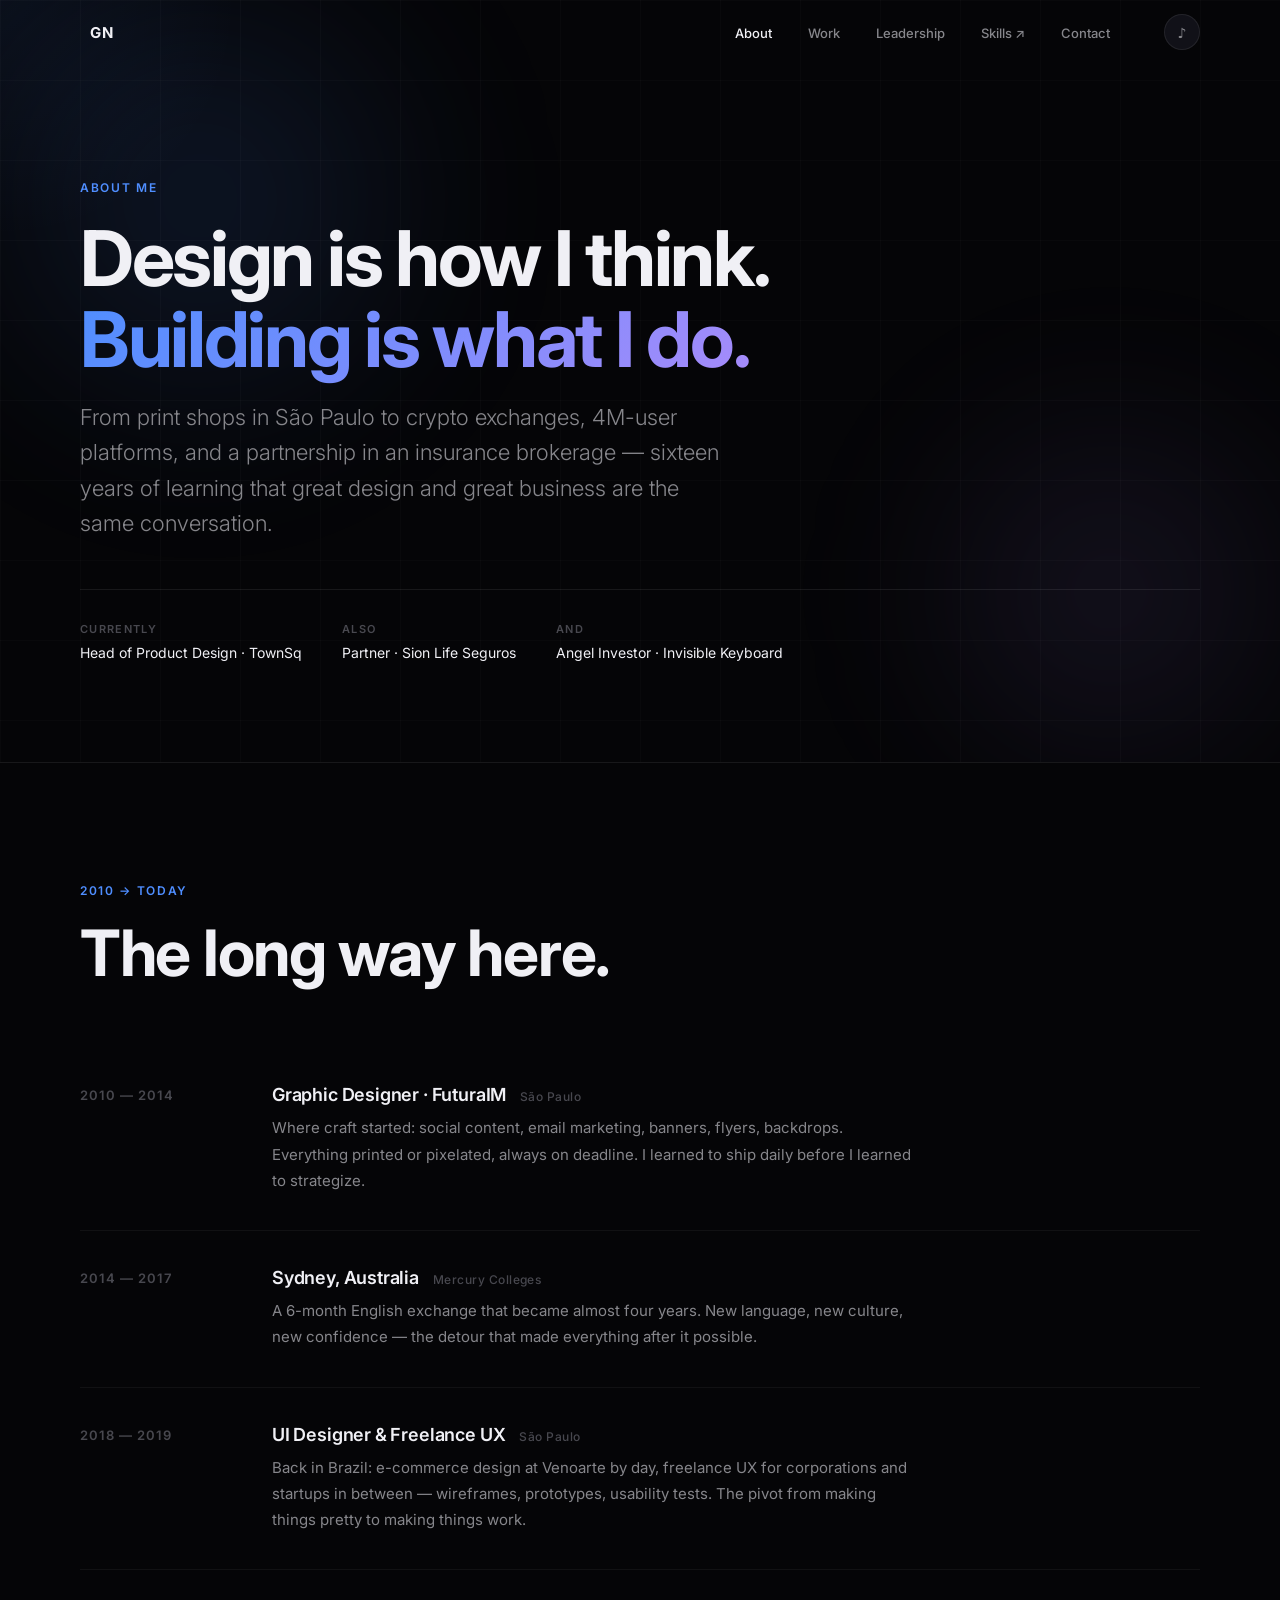
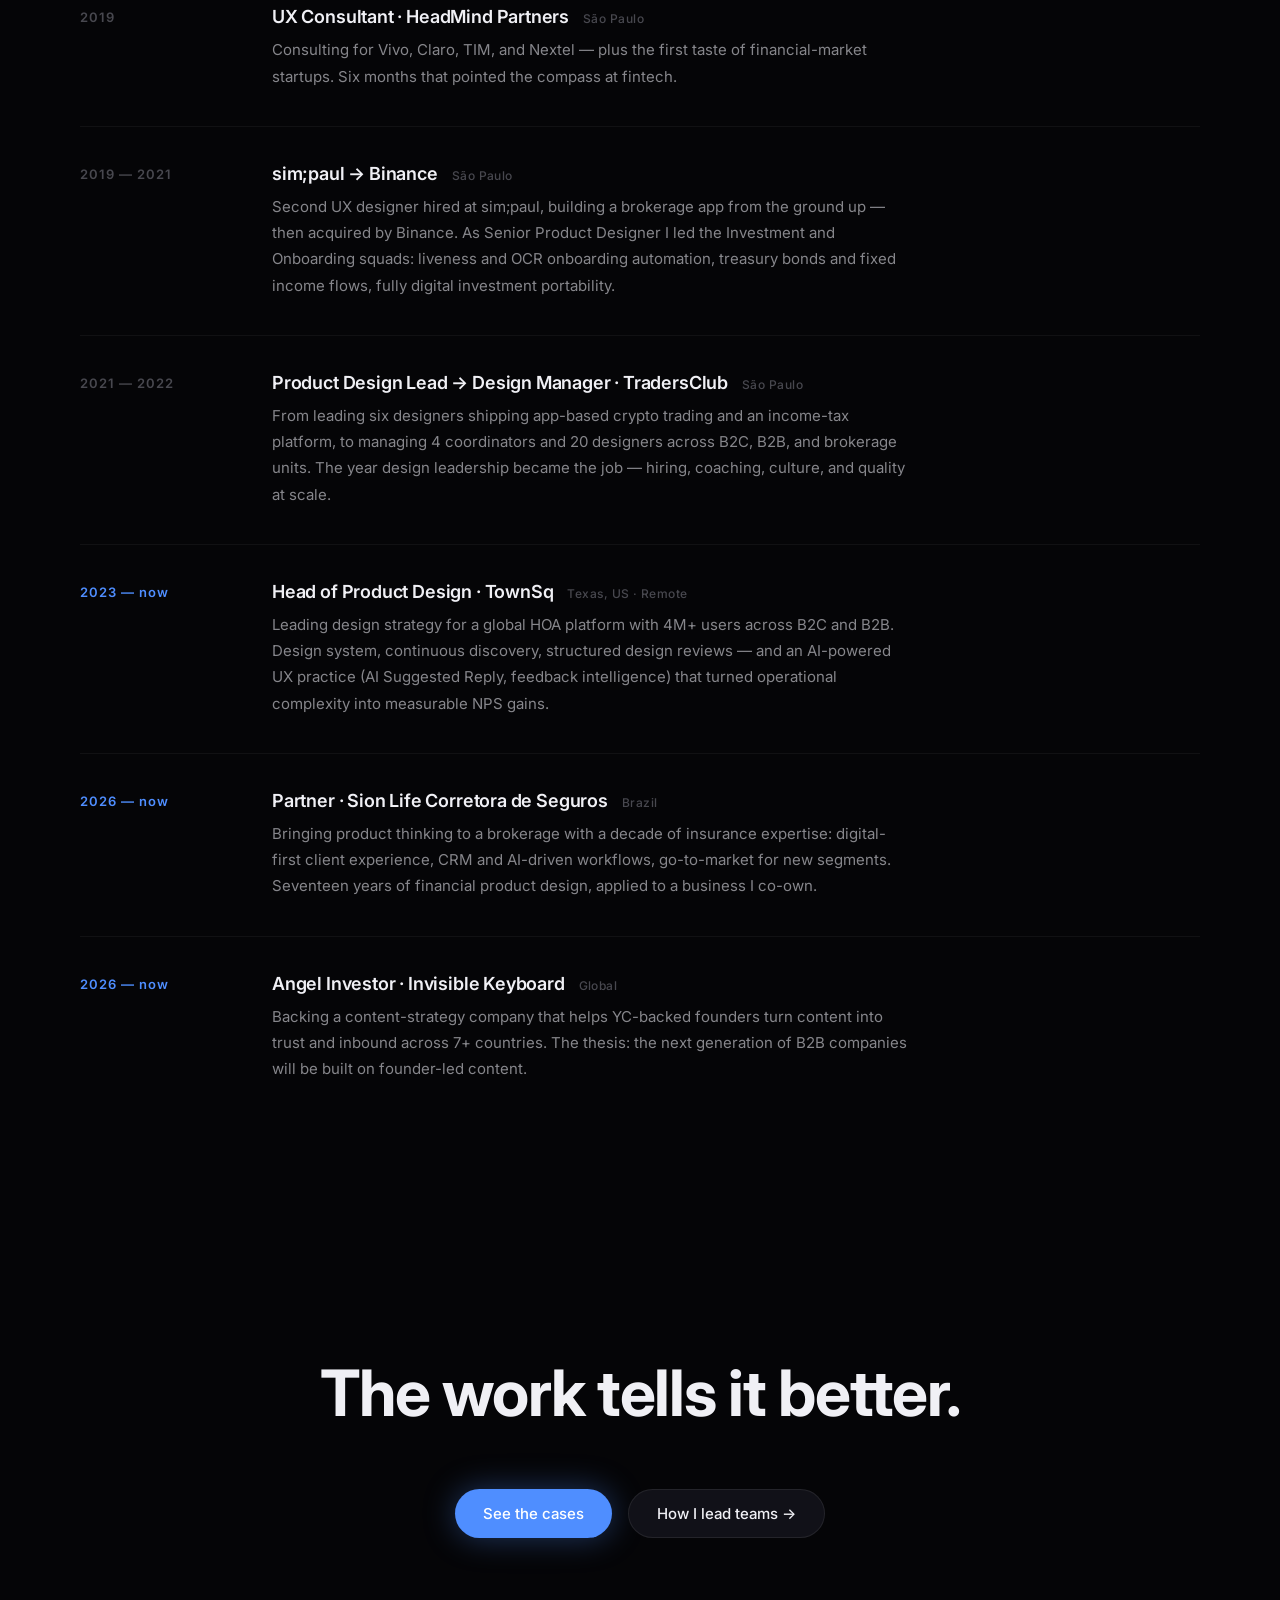
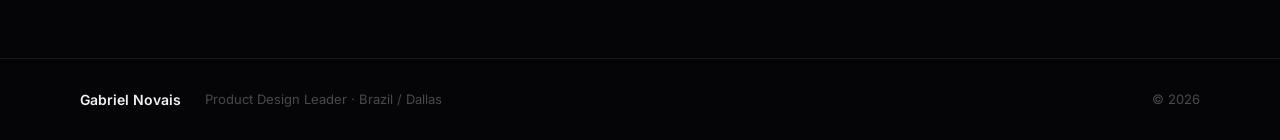
==== about.html @ 4d0192da "Restructure nav: About and Leadership as own pages Co-Authored-By: Claude Fable 5 <noreply@anthropic" ====
<!DOCTYPE html>
<html lang="en">
<head>
  <meta charset="UTF-8" />
  <meta name="viewport" content="width=device-width, initial-scale=1.0" />
  <title>About Me — Gabriel Novais</title>
  <meta name="description" content="From graphic design in São Paulo to design leadership, entrepreneurship, and angel investing — the story behind Gabriel Novais." />
  <link rel="canonical" href="https://novais.tech/about.html" />
  <meta property="og:type" content="website" />
  <meta property="og:url" content="https://novais.tech/about.html" />
  <meta property="og:title" content="About Me — Gabriel Novais" />
  <meta property="og:description" content="Sixteen years across design, fintech, and product leadership — told as it happened." />
  <meta name="twitter:card" content="summary_large_image" />
  <link rel="icon" href="data:image/svg+xml,<svg xmlns=%22http://www.w3.org/2000/svg%22 viewBox=%220 0 100 100%22><rect width=%22100%22 height=%22100%22 rx=%2222%22 fill=%22%23050507%22/><text x=%2250%22 y=%2268%22 font-size=%2248%22 font-family=%22system-ui%22 font-weight=%22700%22 fill=%22%234f8eff%22 text-anchor=%22middle%22>GN</text></svg>" />
  <link rel="preconnect" href="https://fonts.googleapis.com" />
  <link rel="preconnect" href="https://fonts.gstatic.com" crossorigin />
  <link href="https://fonts.googleapis.com/css2?family=Inter:ital,wght@0,300;0,400;0,500;0,600;0,700;1,300;1,400&display=swap" rel="stylesheet" />
  <link rel="stylesheet" href="style.css" />
</head>
<body>

  <!-- Ambient cursor glow -->
  <div class="cursor-glow" id="cursorGlow"></div>

  <!-- ─── NAV ─── -->
  <nav class="nav" id="nav">
    <div class="nav-inner">
      <a href="index.html" class="nav-logo magnetic" data-sound="click">GN</a>
      <ul class="nav-links">
        <li><a href="about.html" class="nav-link magnetic" data-sound="hover" style="color: var(--text)">About</a></li>
        <li><a href="index.html#work" class="nav-link magnetic" data-sound="hover">Work</a></li>
        <li><a href="leadership.html" class="nav-link magnetic" data-sound="hover">Leadership</a></li>
        <li><a href="https://shop.novais.tech" class="nav-link magnetic" data-sound="hover">Skills ↗</a></li>
        <li><a href="index.html#contact" class="nav-link magnetic" data-sound="hover">Contact</a></li>
      </ul>
      <button class="sound-toggle magnetic" id="soundToggle" aria-label="Toggle sound" title="Sound on/off">
        <span class="sound-icon" id="soundIcon">♪</span>
      </button>
    </div>
  </nav>

  <!-- ─── HERO ─── -->
  <section class="case-page-hero">
    <div class="hero-bg">
      <div class="orb orb-1"></div>
      <div class="orb orb-2"></div>
      <div class="grid-lines"></div>
    </div>
    <div class="container" style="position: relative; z-index: 1;">
      <p class="section-label reveal-fade">About Me</p>
      <h1 class="case-page-title reveal-up">Design is how I think.<br /><em class="story-accent">Building is what I do.</em></h1>
      <p class="case-page-sub reveal-fade">
        From print shops in São Paulo to crypto exchanges, 4M-user platforms,
        and a partnership in an insurance brokerage — sixteen years of learning
        that great design and great business are the same conversation.
      </p>
      <div class="case-facts reveal-fade">
        <div><span class="case-fact-label">Currently</span><span class="case-fact-value">Head of Product Design · TownSq</span></div>
        <div><span class="case-fact-label">Also</span><span class="case-fact-value">Partner · Sion Life Seguros</span></div>
        <div><span class="case-fact-label">And</span><span class="case-fact-value">Angel Investor · Invisible Keyboard</span></div>
      </div>
    </div>
  </section>

  <!-- ─── TIMELINE ─── -->
  <section class="section story-section">
    <div class="container">
      <p class="section-label reveal-up">2010 → today</p>
      <h2 class="section-title reveal-up">The long way here.</h2>

      <div class="story-timeline">

        <div class="story-entry reveal-up">
          <div class="story-when">2010 — 2014</div>
          <div class="story-what">
            <h3>Graphic Designer · FuturaIM <span class="story-place">São Paulo</span></h3>
            <p>Where craft started: social content, email marketing, banners, flyers,
            backdrops. Everything printed or pixelated, always on deadline. I learned
            to ship daily before I learned to strategize.</p>
          </div>
        </div>

        <div class="story-entry reveal-up">
          <div class="story-when">2014 — 2017</div>
          <div class="story-what">
            <h3>Sydney, Australia <span class="story-place">Mercury Colleges</span></h3>
            <p>A 6-month English exchange that became almost four years. New language,
            new culture, new confidence — the detour that made everything after
            it possible.</p>
          </div>
        </div>

        <div class="story-entry reveal-up">
          <div class="story-when">2018 — 2019</div>
          <div class="story-what">
            <h3>UI Designer &amp; Freelance UX <span class="story-place">São Paulo</span></h3>
            <p>Back in Brazil: e-commerce design at Venoarte by day, freelance UX for
            corporations and startups in between — wireframes, prototypes, usability
            tests. The pivot from making things pretty to making things work.</p>
          </div>
        </div>

        <div class="story-entry reveal-up">
          <div class="story-when">2019</div>
          <div class="story-what">
            <h3>UX Consultant · HeadMind Partners <span class="story-place">São Paulo</span></h3>
            <p>Consulting for Vivo, Claro, TIM, and Nextel — plus the first taste of
            financial-market startups. Six months that pointed the compass at fintech.</p>
          </div>
        </div>

        <div class="story-entry reveal-up">
          <div class="story-when">2019 — 2021</div>
          <div class="story-what">
            <h3>sim;paul → Binance <span class="story-place">São Paulo</span></h3>
            <p>Second UX designer hired at sim;paul, building a brokerage app from the
            ground up — then acquired by Binance. As Senior Product Designer I led the
            Investment and Onboarding squads: liveness and OCR onboarding automation,
            treasury bonds and fixed income flows, fully digital investment portability.</p>
          </div>
        </div>

        <div class="story-entry reveal-up">
          <div class="story-when">2021 — 2022</div>
          <div class="story-what">
            <h3>Product Design Lead → Design Manager · TradersClub <span class="story-place">São Paulo</span></h3>
            <p>From leading six designers shipping app-based crypto trading and an
            income-tax platform, to managing 4 coordinators and 20 designers across
            B2C, B2B, and brokerage units. The year design leadership became the job —
            hiring, coaching, culture, and quality at scale.</p>
          </div>
        </div>

        <div class="story-entry story-entry-now reveal-up">
          <div class="story-when">2023 — now</div>
          <div class="story-what">
            <h3>Head of Product Design · TownSq <span class="story-place">Texas, US · Remote</span></h3>
            <p>Leading design strategy for a global HOA platform with 4M+ users across
            B2C and B2B. Design system, continuous discovery, structured design reviews —
            and an AI-powered UX practice (AI Suggested Reply, feedback intelligence)
            that turned operational complexity into measurable NPS gains.</p>
          </div>
        </div>

        <div class="story-entry story-entry-now reveal-up">
          <div class="story-when">2026 — now</div>
          <div class="story-what">
            <h3>Partner · Sion Life Corretora de Seguros <span class="story-place">Brazil</span></h3>
            <p>Bringing product thinking to a brokerage with a decade of insurance
            expertise: digital-first client experience, CRM and AI-driven workflows,
            go-to-market for new segments. Seventeen years of financial product design,
            applied to a business I co-own.</p>
          </div>
        </div>

        <div class="story-entry story-entry-now reveal-up">
          <div class="story-when">2026 — now</div>
          <div class="story-what">
            <h3>Angel Investor · Invisible Keyboard <span class="story-place">Global</span></h3>
            <p>Backing a content-strategy company that helps YC-backed founders turn
            content into trust and inbound across 7+ countries. The thesis: the next
            generation of B2B companies will be built on founder-led content.</p>
          </div>
        </div>

      </div>
    </div>
  </section>

  <!-- ─── CTA ─── -->
  <section class="section story-cta">
    <div class="container">
      <h2 class="section-title reveal-up">The work tells it better.</h2>
      <div class="hero-cta reveal-fade" style="margin-top: 28px;">
        <a href="index.html#work" class="btn btn-primary magnetic" data-sound="click">See the cases</a>
        <a href="leadership.html" class="btn btn-ghost magnetic" data-sound="click">How I lead teams →</a>
      </div>
    </div>
  </section>

  <!-- ─── FOOTER ─── -->
  <footer class="footer">
    <div class="container footer-inner">
      <span class="footer-name">Gabriel Novais</span>
      <span class="footer-copy">Product Design Leader · Brazil / Dallas</span>
      <span class="footer-year">© 2026</span>
    </div>
  </footer>

  <script src="main.js"></script>
</body>
</html>
---- style.css ----
/* ─── TOKENS ─── */
:root {
  --bg:          #050507;
  --bg-2:        #0d0d12;
  --surface:     #111118;
  --surface-2:   #1a1a24;
  --border:      rgba(255,255,255,0.08);
  --text:        #f0f0f5;
  --text-sec:    #86868b;
  --text-ter:    #48484f;
  --accent:      #4f8eff;
  --accent-2:    #a78bfa;
  --accent-glow: rgba(79,142,255,0.18);
  --green:       #30d158;
  --amber:       #ffd60a;
  --red:         #ff453a;
  --radius:      16px;
  --radius-sm:   10px;
  --font:        'Inter', system-ui, -apple-system, sans-serif;
  --ease-out:    cubic-bezier(0.22, 1, 0.36, 1);
  --ease-spring: cubic-bezier(0.34, 1.56, 0.64, 1);
}

/* ─── RESET ─── */
*, *::before, *::after { box-sizing: border-box; margin: 0; padding: 0; }
html { scroll-behavior: smooth; scroll-padding-top: 72px; }
body {
  font-family: var(--font);
  background: var(--bg);
  color: var(--text);
  overflow-x: hidden;
  -webkit-font-smoothing: antialiased;
}
img, svg { display: block; max-width: 100%; }
a { color: inherit; text-decoration: none; }
button { cursor: pointer; border: none; background: none; font: inherit; }

/* ─── CURSOR GLOW ─── */
.cursor-glow {
  position: fixed;
  width: 480px;
  height: 480px;
  border-radius: 50%;
  background: radial-gradient(circle, rgba(79,142,255,0.07) 0%, transparent 70%);
  pointer-events: none;
  transform: translate(-50%, -50%);
  transition: transform 0.12s linear;
  z-index: 0;
  mix-blend-mode: screen;
}

/* ─── CONTAINER ─── */
.container {
  max-width: 1200px;
  margin: 0 auto;
  padding: 0 40px;
}
@media (max-width: 768px) { .container { padding: 0 24px; } }

/* ─── NAV ─── */
.nav {
  position: fixed;
  top: 0; left: 0; right: 0;
  z-index: 100;
  transition: background 0.4s, backdrop-filter 0.4s, border-color 0.4s;
  border-bottom: 1px solid transparent;
}
.nav.scrolled {
  background: rgba(5,5,7,0.72);
  backdrop-filter: blur(24px) saturate(180%);
  -webkit-backdrop-filter: blur(24px) saturate(180%);
  border-bottom-color: var(--border);
}
.nav-inner {
  max-width: 1200px;
  margin: 0 auto;
  padding: 0 40px;
  height: 64px;
  display: flex;
  align-items: center;
  gap: 40px;
}
.nav-logo {
  font-size: 15px;
  font-weight: 700;
  letter-spacing: 0.06em;
  color: var(--text);
  padding: 6px 10px;
  border-radius: 8px;
  transition: background 0.2s;
}
.nav-logo:hover { background: var(--surface); }
.nav-links {
  display: flex;
  list-style: none;
  gap: 8px;
  margin-left: auto;
}
.nav-link {
  font-size: 13px;
  font-weight: 500;
  color: var(--text-sec);
  padding: 6px 14px;
  border-radius: 20px;
  transition: color 0.2s, background 0.2s;
}
.nav-link:hover { color: var(--text); background: var(--surface); }
.sound-toggle {
  width: 36px; height: 36px;
  border-radius: 50%;
  background: var(--surface);
  border: 1px solid var(--border);
  display: flex; align-items: center; justify-content: center;
  color: var(--text-sec);
  font-size: 14px;
  transition: background 0.2s, color 0.2s, transform 0.2s;
  flex-shrink: 0;
}
.sound-toggle:hover { color: var(--text); transform: scale(1.1); }
.sound-toggle.active { color: var(--accent); background: var(--accent-glow); }

/* ─── HERO ─── */
.hero {
  position: relative;
  min-height: 100vh;
  display: flex;
  align-items: center;
  overflow: hidden;
}
.hero-bg {
  position: absolute;
  inset: 0;
  z-index: 0;
}
.orb {
  position: absolute;
  border-radius: 50%;
  filter: blur(80px);
  opacity: 0.6;
}
.orb-1 {
  width: 600px; height: 600px;
  background: radial-gradient(circle, rgba(79,142,255,0.25), transparent 70%);
  top: -100px; left: -100px;
  animation: orb-drift 14s ease-in-out infinite alternate;
}
.orb-2 {
  width: 500px; height: 500px;
  background: radial-gradient(circle, rgba(167,139,250,0.2), transparent 70%);
  bottom: -80px; right: -80px;
  animation: orb-drift 18s ease-in-out infinite alternate-reverse;
}
.orb-3 {
  width: 300px; height: 300px;
  background: radial-gradient(circle, rgba(48,209,88,0.12), transparent 70%);
  top: 40%; right: 20%;
  animation: orb-drift 22s ease-in-out infinite alternate;
}
@keyframes orb-drift {
  from { transform: translate(0, 0) scale(1); }
  to   { transform: translate(30px, 30px) scale(1.08); }
}
.grid-lines {
  position: absolute;
  inset: 0;
  background-image:
    linear-gradient(rgba(255,255,255,0.02) 1px, transparent 1px),
    linear-gradient(90deg, rgba(255,255,255,0.02) 1px, transparent 1px);
  background-size: 80px 80px;
}
.hero-content {
  position: relative;
  z-index: 1;
  max-width: 1200px;
  margin: 0 auto;
  padding: 0 40px;
  padding-top: 80px;
}
.hero-eyebrow {
  font-size: 13px;
  font-weight: 500;
  letter-spacing: 0.12em;
  text-transform: uppercase;
  color: var(--accent);
  margin-bottom: 24px;
  opacity: 0;
  animation: fade-up 0.8s var(--ease-out) 0.2s forwards;
}
.hero-title {
  font-size: clamp(64px, 10vw, 132px);
  font-weight: 700;
  line-height: 1.0;
  letter-spacing: -0.03em;
  margin-bottom: 32px;
}
.hero-line {
  display: block;
  opacity: 0;
  transform: translateY(40px);
  animation: fade-up 0.8s var(--ease-out) forwards;
}
.hero-line:nth-child(1) { animation-delay: 0.3s; }
.hero-line:nth-child(2) { animation-delay: 0.45s; }
.hero-name-accent {
  background: linear-gradient(135deg, var(--accent) 0%, var(--accent-2) 60%, #f0f0f5 100%);
  -webkit-background-clip: text;
  -webkit-text-fill-color: transparent;
  background-clip: text;
}
.hero-sub {
  font-size: clamp(18px, 2.5vw, 26px);
  font-weight: 300;
  color: var(--text-sec);
  line-height: 1.6;
  margin-bottom: 48px;
  opacity: 0;
  animation: fade-up 0.8s var(--ease-out) 0.6s forwards;
}
.typewriter {
  color: var(--text);
  font-weight: 400;
  border-right: 2px solid var(--accent);
  padding-right: 4px;
  animation: blink 1s step-end infinite;
}
@keyframes blink { 50% { border-color: transparent; } }
.hero-cta {
  display: flex;
  gap: 16px;
  flex-wrap: wrap;
  opacity: 0;
  animation: fade-up 0.8s var(--ease-out) 0.75s forwards;
}
.btn {
  display: inline-flex;
  align-items: center;
  padding: 14px 28px;
  border-radius: 980px;
  font-size: 15px;
  font-weight: 500;
  transition: transform 0.2s var(--ease-spring), box-shadow 0.2s, background 0.2s;
}
.btn:hover { transform: scale(1.04); }
.btn:active { transform: scale(0.97); }
.btn-primary {
  background: var(--accent);
  color: #fff;
  box-shadow: 0 0 32px rgba(79,142,255,0.35);
}
.btn-primary:hover { box-shadow: 0 0 48px rgba(79,142,255,0.5); }
.btn-ghost {
  background: var(--surface);
  color: var(--text);
  border: 1px solid var(--border);
}
.btn-ghost:hover { background: var(--surface-2); }
.hero-scroll-hint {
  position: absolute;
  bottom: 40px;
  left: 50%;
  transform: translateX(-50%);
  display: flex;
  flex-direction: column;
  align-items: center;
  gap: 12px;
  opacity: 0;
  animation: fade-in 1s ease 1.5s forwards;
}
.hero-scroll-hint span {
  font-size: 11px;
  letter-spacing: 0.14em;
  text-transform: uppercase;
  color: var(--text-ter);
}
.scroll-line {
  width: 1px;
  height: 40px;
  background: linear-gradient(to bottom, var(--text-ter), transparent);
  animation: scroll-drop 2s ease-in-out infinite;
}
@keyframes scroll-drop {
  0%   { transform: scaleY(0); transform-origin: top; opacity: 1; }
  50%  { transform: scaleY(1); transform-origin: top; opacity: 1; }
  51%  { transform: scaleY(1); transform-origin: bottom; opacity: 1; }
  100% { transform: scaleY(0); transform-origin: bottom; opacity: 0; }
}

/* ─── SECTION COMMON ─── */
.section { padding: 120px 0; position: relative; z-index: 1; }
.section-label {
  font-size: 12px;
  font-weight: 600;
  letter-spacing: 0.14em;
  text-transform: uppercase;
  color: var(--accent);
  margin-bottom: 20px;
}
.section-title {
  font-size: clamp(36px, 5vw, 64px);
  font-weight: 700;
  line-height: 1.1;
  letter-spacing: -0.02em;
  margin-bottom: 60px;
}

/* ─── ABOUT ─── */
.about { background: var(--bg-2); }
.about-grid {
  display: grid;
  grid-template-columns: 1fr 1fr;
  gap: 80px;
  margin-bottom: 80px;
  align-items: start;
}
@media (max-width: 900px) { .about-grid { grid-template-columns: 1fr; gap: 48px; } }
.about-body {
  font-size: 17px;
  line-height: 1.75;
  color: var(--text-sec);
  margin-bottom: 20px;
}
.about-body strong { color: var(--text); font-weight: 500; }
.about-right {
  display: flex;
  flex-direction: column;
  gap: 16px;
  padding-top: 80px;
}
.stat-card {
  background: var(--surface);
  border: 1px solid var(--border);
  border-radius: var(--radius);
  padding: 28px 32px;
  transition: border-color 0.3s, transform 0.3s var(--ease-spring), box-shadow 0.3s;
}
.stat-card:hover {
  border-color: rgba(79,142,255,0.3);
  box-shadow: 0 8px 40px rgba(79,142,255,0.1);
  transform: translateY(-3px);
}
.stat-number {
  font-size: 52px;
  font-weight: 700;
  letter-spacing: -0.03em;
  background: linear-gradient(135deg, var(--text), var(--accent));
  -webkit-background-clip: text;
  -webkit-text-fill-color: transparent;
  background-clip: text;
  line-height: 1;
}
.stat-plus { font-size: 32px; font-weight: 600; color: var(--accent); }
.stat-label { font-size: 14px; color: var(--text-sec); margin-top: 6px; }
.philosophy-row {
  display: grid;
  grid-template-columns: repeat(4, 1fr);
  gap: 16px;
}
@media (max-width: 900px) { .philosophy-row { grid-template-columns: 1fr 1fr; } }
@media (max-width: 600px) { .philosophy-row { grid-template-columns: 1fr; } }
.phil-card {
  background: var(--surface);
  border: 1px solid var(--border);
  border-radius: var(--radius);
  padding: 28px 24px;
  transition: border-color 0.3s, transform 0.3s var(--ease-spring), box-shadow 0.3s;
}
.phil-card:hover {
  border-color: rgba(167,139,250,0.3);
  transform: translateY(-4px);
  box-shadow: 0 12px 48px rgba(167,139,250,0.1);
}
.phil-icon {
  font-size: 24px;
  color: var(--accent-2);
  margin-bottom: 16px;
}
.phil-card h3 { font-size: 15px; font-weight: 600; margin-bottom: 10px; }
.phil-card p  { font-size: 13px; color: var(--text-sec); line-height: 1.65; }

/* ─── WORK ─── */
.work .container { margin-bottom: 0; }
.case {
  position: relative;
  padding: 100px 0;
  overflow: hidden;
  border-top: 1px solid var(--border);
}
.case-alt { background: var(--bg-2); }
.case-bg {
  position: absolute;
  inset: 0;
  pointer-events: none;
  opacity: 0.4;
}
.case-bg-1 { background: radial-gradient(ellipse at 80% 50%, rgba(79,142,255,0.08), transparent 60%); }
.case-bg-2 { background: radial-gradient(ellipse at 20% 50%, rgba(167,139,250,0.08), transparent 60%); }
.case-bg-3 { background: radial-gradient(ellipse at 80% 50%, rgba(48,209,88,0.07), transparent 60%); }
.case-bg-4 { background: radial-gradient(ellipse at 20% 50%, rgba(255,214,10,0.06), transparent 60%); }
.case-inner { position: relative; z-index: 1; }
.case-meta {
  display: flex;
  gap: 8px;
  flex-wrap: wrap;
  margin-bottom: 32px;
}
.case-tag {
  font-size: 11px;
  font-weight: 600;
  letter-spacing: 0.1em;
  text-transform: uppercase;
  color: var(--text-ter);
  border: 1px solid var(--border);
  border-radius: 20px;
  padding: 4px 12px;
}
.case-content-grid {
  display: grid;
  grid-template-columns: 1fr 1fr;
  gap: 80px;
  align-items: center;
}
.case-content-grid-rev { direction: rtl; }
.case-content-grid-rev > * { direction: ltr; }
@media (max-width: 900px) {
  .case-content-grid { grid-template-columns: 1fr; gap: 48px; direction: ltr; }
  .case-content-grid-rev { direction: ltr; }
  .case-visual { order: -1; }
}
.case-title {
  font-size: clamp(28px, 4vw, 48px);
  font-weight: 700;
  letter-spacing: -0.02em;
  line-height: 1.2;
  margin-bottom: 24px;
}
.case-title em { font-style: normal; color: var(--text-sec); font-size: 0.6em; display: block; font-weight: 300; margin-top: 6px; }
.case-body {
  font-size: 16px;
  color: var(--text-sec);
  line-height: 1.8;
  margin-bottom: 24px;
}
.case-bullets {
  list-style: none;
  margin-bottom: 32px;
}
.case-bullets li {
  font-size: 14px;
  color: var(--text-sec);
  padding: 10px 0;
  border-bottom: 1px solid rgba(255,255,255,0.04);
  padding-left: 20px;
  position: relative;
}
.case-bullets li::before {
  content: '→';
  position: absolute;
  left: 0;
  color: var(--accent);
}
.case-outcome {
  display: flex;
  gap: 12px;
  align-items: flex-start;
  background: rgba(79,142,255,0.06);
  border: 1px solid rgba(79,142,255,0.15);
  border-radius: var(--radius-sm);
  padding: 16px 20px;
}
.outcome-label {
  font-size: 11px;
  font-weight: 700;
  letter-spacing: 0.1em;
  text-transform: uppercase;
  color: var(--accent);
  flex-shrink: 0;
  padding-top: 2px;
}
.outcome-text {
  font-size: 14px;
  color: var(--text-sec);
  line-height: 1.6;
}

.case-results {
  display: grid;
  grid-template-columns: repeat(3, 1fr);
  gap: 12px;
}
@media (max-width: 600px) { .case-results { grid-template-columns: 1fr; } }
.result-chip {
  background: rgba(48,209,88,0.06);
  border: 1px solid rgba(48,209,88,0.18);
  border-radius: var(--radius-sm);
  padding: 16px;
  transition: transform 0.3s var(--ease-spring), border-color 0.3s;
}
.result-chip:hover {
  transform: translateY(-3px);
  border-color: rgba(48,209,88,0.4);
}
.result-num {
  display: block;
  font-size: 28px;
  font-weight: 700;
  letter-spacing: -0.02em;
  color: var(--green);
  margin-bottom: 4px;
}
.result-label {
  font-size: 12px;
  color: var(--text-sec);
  line-height: 1.5;
}

/* ─── MOCKUPS ─── */
.case-mockup {
  border-radius: var(--radius);
  overflow: hidden;
  transition: transform 0.4s var(--ease-spring), box-shadow 0.4s;
}
.case-mockup:hover { transform: translateY(-8px) rotate(-1deg); box-shadow: 0 32px 80px rgba(0,0,0,0.5); }
.mock-screen {
  background: var(--surface);
  border: 1px solid var(--border);
  border-radius: var(--radius);
  padding: 24px;
  min-height: 280px;
}
.mock-bar {
  width: 80px; height: 8px;
  border-radius: 4px;
  background: var(--surface-2);
  margin-bottom: 24px;
}
/* NPS mockup */
.mock-chart { margin-bottom: 24px; }
.bar-chart {
  display: flex;
  align-items: flex-end;
  gap: 8px;
  height: 100px;
}
.bar {
  flex: 1;
  height: var(--h);
  border-radius: 4px 4px 0 0;
  background: linear-gradient(to top, var(--accent), var(--accent-2));
  transition: height 1s var(--ease-out);
  opacity: 0.6;
}
.bar:last-child { opacity: 1; }
.mock-score { display: flex; align-items: center; gap: 12px; }
.score-ring {
  width: 48px; height: 48px;
  border-radius: 50%;
  border: 3px solid var(--green);
  box-shadow: 0 0 16px rgba(48,209,88,0.3);
}
.score-label { font-size: 22px; font-weight: 700; color: var(--green); }
/* Discovery mockup */
.disc-cards { display: grid; grid-template-columns: 1fr 1fr; gap: 10px; margin-bottom: 20px; }
.disc-card {
  background: var(--surface-2);
  border: 1px solid var(--border);
  border-radius: 8px;
  padding: 12px;
  font-size: 12px;
  font-weight: 600;
  color: var(--text-sec);
  text-align: center;
}
.dc1 { border-color: rgba(79,142,255,0.3); color: var(--accent); }
.dc2 { border-color: rgba(167,139,250,0.3); color: var(--accent-2); }
.dc3 { border-color: rgba(48,209,88,0.3); color: var(--green); }
.dc4 { border-color: rgba(255,214,10,0.3); color: var(--amber); }
.disc-arrow { font-size: 24px; color: var(--text-ter); text-align: center; }
/* AI mockup */
.ai-chat { display: flex; flex-direction: column; gap: 12px; }
.ai-msg {
  max-width: 85%;
  padding: 10px 14px;
  border-radius: 14px;
  font-size: 13px;
  line-height: 1.5;
}
.ai-msg-in {
  background: var(--surface-2);
  color: var(--text-sec);
  align-self: flex-start;
  border-radius: 4px 14px 14px 14px;
}
.ai-msg-out {
  background: rgba(79,142,255,0.12);
  color: var(--text);
  align-self: flex-end;
  border-radius: 14px 4px 14px 14px;
  border: 1px solid rgba(79,142,255,0.2);
}
.ai-badge {
  display: inline-block;
  font-size: 10px;
  font-weight: 700;
  letter-spacing: 0.08em;
  text-transform: uppercase;
  color: var(--accent);
  background: rgba(79,142,255,0.1);
  border-radius: 4px;
  padding: 2px 6px;
  margin-bottom: 6px;
  margin-right: 4px;
}
.ai-actions { display: flex; gap: 8px; }
.ai-btn {
  padding: 6px 14px;
  border-radius: 8px;
  font-size: 12px;
  font-weight: 600;
  background: var(--accent);
  color: #fff;
  cursor: pointer;
  transition: opacity 0.2s;
}
.ai-btn:hover { opacity: 0.85; }
.ai-btn-ghost { background: var(--surface-2); color: var(--text-sec); }
/* Review mockup */
.review-items { display: flex; flex-direction: column; gap: 10px; }
.review-item {
  padding: 10px 14px;
  border-radius: 8px;
  font-size: 13px;
  font-weight: 500;
}
.ri-pass { background: rgba(48,209,88,0.1); color: var(--green); border: 1px solid rgba(48,209,88,0.2); }
.ri-warn { background: rgba(255,159,10,0.1); color: var(--amber); border: 1px solid rgba(255,159,10,0.2); }

/* ─── LEADERSHIP ─── */
.lead { background: var(--bg); }
.lead-quote {
  padding: 48px 0 64px;
}
.lead-quote blockquote {
  font-size: clamp(18px, 2.5vw, 26px);
  font-weight: 300;
  font-style: italic;
  line-height: 1.7;
  color: var(--text-sec);
  max-width: 800px;
  border-left: 3px solid var(--accent-2);
  padding-left: 32px;
}
.lead-pillars {
  display: grid;
  grid-template-columns: repeat(4, 1fr);
  gap: 16px;
}
@media (max-width: 900px) { .lead-pillars { grid-template-columns: 1fr 1fr; } }
@media (max-width: 600px) { .lead-pillars { grid-template-columns: 1fr; } }
.lead-pillar {
  background: var(--surface);
  border: 1px solid var(--border);
  border-radius: var(--radius);
  padding: 32px 28px;
  transition: border-color 0.3s, transform 0.3s var(--ease-spring), box-shadow 0.3s;
}
.lead-pillar:hover {
  border-color: rgba(79,142,255,0.25);
  transform: translateY(-4px);
  box-shadow: 0 16px 48px rgba(0,0,0,0.3);
}
.pillar-num {
  font-size: 13px;
  font-weight: 700;
  letter-spacing: 0.12em;
  color: var(--text-ter);
  margin-bottom: 16px;
}
.lead-pillar h3 { font-size: 16px; font-weight: 600; margin-bottom: 12px; }
.lead-pillar p  { font-size: 13px; color: var(--text-sec); line-height: 1.7; }

/* ─── CONTACT ─── */
.contact { background: var(--bg-2); }
.contact-title { max-width: 700px; margin-bottom: 24px; }
.contact-sub {
  font-size: 18px;
  color: var(--text-sec);
  line-height: 1.7;
  max-width: 560px;
  margin-bottom: 56px;
}
.contact-links { display: flex; flex-direction: column; gap: 12px; max-width: 480px; }
.contact-link {
  display: flex;
  align-items: center;
  gap: 16px;
  padding: 20px 24px;
  background: var(--surface);
  border: 1px solid var(--border);
  border-radius: var(--radius);
  font-size: 15px;
  font-weight: 500;
  transition: border-color 0.3s, transform 0.3s var(--ease-spring), background 0.2s;
}
.contact-link:hover {
  border-color: rgba(79,142,255,0.35);
  background: var(--surface-2);
  transform: translateX(6px);
}
.contact-link-icon {
  width: 36px; height: 36px;
  background: var(--surface-2);
  border-radius: 10px;
  display: flex; align-items: center; justify-content: center;
  font-size: 14px;
  font-weight: 700;
  color: var(--accent);
  flex-shrink: 0;
}
.link-arrow { margin-left: auto; color: var(--text-ter); transition: transform 0.2s; }
.contact-link:hover .link-arrow { transform: translateX(4px); color: var(--accent); }

/* ─── FOOTER ─── */
.footer {
  border-top: 1px solid var(--border);
  padding: 32px 0;
  background: var(--bg);
}
.footer-inner {
  display: flex;
  align-items: center;
  gap: 24px;
  flex-wrap: wrap;
}
.footer-name { font-size: 14px; font-weight: 600; }
.footer-copy { font-size: 13px; color: var(--text-ter); }
.footer-year { font-size: 13px; color: var(--text-ter); margin-left: auto; }

/* ─── REVEAL ANIMATIONS ─── */
.reveal-up, .reveal-fade, .reveal-scale {
  opacity: 0;
  transition: opacity 0.75s var(--ease-out), transform 0.75s var(--ease-out);
}
.reveal-up    { transform: translateY(32px); }
.reveal-scale { transform: scale(0.92) translateY(16px); }
.reveal-fade  { }
.is-visible { opacity: 1 !important; transform: none !important; }

/* ─── KEYFRAMES ─── */
@keyframes fade-up {
  from { opacity: 0; transform: translateY(24px); }
  to   { opacity: 1; transform: translateY(0); }
}
@keyframes fade-in {
  from { opacity: 0; }
  to   { opacity: 1; }
}

/* ─── MAGNETIC BUTTONS ─── */
.magnetic { transition-property: transform; transition-duration: 0.3s; transition-timing-function: var(--ease-out); }

/* ─── STORY PAGE ─── */
.story-accent {
  font-style: normal;
  background: linear-gradient(135deg, var(--accent), var(--accent-2));
  -webkit-background-clip: text;
  -webkit-text-fill-color: transparent;
  background-clip: text;
}
.story-section { border-top: 1px solid var(--border); }
.story-timeline {
  margin-top: 56px;
  position: relative;
  padding-left: 0;
}
.story-entry {
  display: grid;
  grid-template-columns: 160px 1fr;
  gap: 32px;
  padding: 36px 0;
  border-bottom: 1px solid rgba(255,255,255,0.05);
  position: relative;
}
.story-entry:last-child { border-bottom: none; }
@media (max-width: 700px) {
  .story-entry { grid-template-columns: 1fr; gap: 8px; padding: 28px 0; }
}
.story-when {
  font-size: 13px;
  font-weight: 600;
  letter-spacing: 0.08em;
  color: var(--text-ter);
  padding-top: 3px;
}
.story-entry-now .story-when { color: var(--accent); }
.story-what h3 {
  font-size: 18px;
  font-weight: 600;
  letter-spacing: -0.01em;
  margin-bottom: 10px;
}
.story-place {
  font-size: 12px;
  font-weight: 500;
  color: var(--text-ter);
  margin-left: 10px;
  letter-spacing: 0.04em;
}
.story-what p {
  font-size: 15px;
  color: var(--text-sec);
  line-height: 1.75;
  max-width: 640px;
}
.story-quotes {
  display: grid;
  grid-template-columns: 1fr 1fr;
  gap: 16px;
  margin-top: 48px;
}
@media (max-width: 800px) { .story-quotes { grid-template-columns: 1fr; } }
.story-quote {
  background: var(--surface);
  border: 1px solid var(--border);
  border-radius: var(--radius);
  padding: 28px 26px;
  transition: border-color 0.3s, transform 0.3s var(--ease-spring);
}
.story-quote:hover { border-color: rgba(79,142,255,0.3); }
.story-quote p {
  font-size: 15px;
  font-weight: 300;
  font-style: italic;
  line-height: 1.7;
  color: var(--text);
  margin-bottom: 16px;
}
.story-quote footer { font-size: 12px; color: var(--text-ter); }
.story-cta { text-align: center; padding-bottom: 120px; }
.story-cta .hero-cta { justify-content: center; }

.lead-pillars-full {
  margin-top: 48px;
  display: flex;
  flex-direction: column;
}
.lead-pillar-full {
  display: grid;
  grid-template-columns: 80px 1fr;
  gap: 28px;
  padding: 32px 0;
  border-bottom: 1px solid rgba(255,255,255,0.05);
}
.lead-pillar-full:last-child { border-bottom: none; }
@media (max-width: 700px) {
  .lead-pillar-full { grid-template-columns: 1fr; gap: 10px; }
}
.lead-pillar-full .pillar-num {
  font-size: 28px;
  font-weight: 700;
  color: var(--accent);
  opacity: 0.5;
  font-variant-numeric: tabular-nums;
}
.lead-pillar-full h3 {
  font-size: 19px;
  font-weight: 600;
  letter-spacing: -0.01em;
  margin-bottom: 10px;
}
.lead-pillar-full p {
  font-size: 15px;
  color: var(--text-sec);
  line-height: 1.75;
  max-width: 640px;
}

/* ─── CASE PAGES ─── */
.case-page-hero {
  position: relative;
  padding: 180px 0 100px;
  overflow: hidden;
}
.case-page-hero .case-bg { opacity: 0.6; }
.case-page-title {
  font-size: clamp(40px, 6vw, 80px);
  font-weight: 700;
  line-height: 1.05;
  letter-spacing: -0.03em;
  margin: 24px 0 20px;
}
.case-page-sub {
  font-size: clamp(17px, 2vw, 22px);
  font-weight: 300;
  color: var(--text-sec);
  max-width: 640px;
  line-height: 1.6;
}
.case-facts {
  display: flex;
  gap: 40px;
  flex-wrap: wrap;
  margin-top: 48px;
  padding-top: 32px;
  border-top: 1px solid var(--border);
}
.case-fact-label {
  display: block;
  font-size: 11px;
  font-weight: 600;
  letter-spacing: 0.12em;
  text-transform: uppercase;
  color: var(--text-ter);
  margin-bottom: 6px;
}
.case-fact-value { font-size: 14px; color: var(--text); }
.case-section { padding: 72px 0; border-top: 1px solid var(--border); }
.case-section-title {
  font-size: clamp(24px, 3vw, 36px);
  font-weight: 700;
  letter-spacing: -0.02em;
  margin-bottom: 28px;
}
.case-prose {
  max-width: 720px;
  font-size: 16px;
  line-height: 1.85;
  color: var(--text-sec);
}
.case-prose p { margin-bottom: 20px; }
.case-prose strong { color: var(--text); font-weight: 500; }
.problem-stats {
  display: grid;
  grid-template-columns: repeat(4, 1fr);
  gap: 12px;
  margin: 36px 0;
}
@media (max-width: 800px) { .problem-stats { grid-template-columns: 1fr 1fr; } }
.problem-stat {
  background: rgba(255,69,58,0.05);
  border: 1px solid rgba(255,69,58,0.15);
  border-radius: var(--radius-sm);
  padding: 20px;
  transition: transform 0.3s var(--ease-spring), border-color 0.3s;
}
.problem-stat:hover { transform: translateY(-3px); border-color: rgba(255,69,58,0.35); }
.problem-stat .num {
  display: block;
  font-size: 30px;
  font-weight: 700;
  color: var(--red);
  letter-spacing: -0.02em;
  margin-bottom: 6px;
}
.problem-stat .lbl { font-size: 12px; color: var(--text-sec); line-height: 1.5; }
.quote-cards { display: grid; gap: 12px; max-width: 720px; margin: 32px 0; }
.quote-card {
  background: var(--surface);
  border: 1px solid var(--border);
  border-left: 3px solid var(--accent-2);
  border-radius: var(--radius-sm);
  padding: 18px 22px;
  font-size: 15px;
  font-style: italic;
  color: var(--text-sec);
}
.step-list { max-width: 760px; display: grid; gap: 16px; margin-top: 8px; }
.step-item {
  display: flex;
  gap: 20px;
  background: var(--surface);
  border: 1px solid var(--border);
  border-radius: var(--radius);
  padding: 24px;
  transition: border-color 0.3s, transform 0.3s var(--ease-spring);
}
.step-item:hover { border-color: rgba(79,142,255,0.3); transform: translateX(6px); }
.step-num {
  font-size: 13px;
  font-weight: 700;
  color: var(--accent);
  flex-shrink: 0;
  padding-top: 3px;
}
.step-item h4 { font-size: 15px; font-weight: 600; margin-bottom: 8px; }
.step-item p  { font-size: 14px; color: var(--text-sec); line-height: 1.7; }
.case-nav {
  display: flex;
  justify-content: space-between;
  gap: 16px;
  padding: 48px 0 80px;
  border-top: 1px solid var(--border);
  flex-wrap: wrap;
}
.case-nav a {
  display: flex;
  flex-direction: column;
  gap: 6px;
  padding: 20px 24px;
  background: var(--surface);
  border: 1px solid var(--border);
  border-radius: var(--radius);
  min-width: 240px;
  transition: border-color 0.3s, transform 0.3s var(--ease-spring);
}
.case-nav a:hover { border-color: rgba(79,142,255,0.35); transform: translateY(-3px); }
.case-nav .dir { font-size: 11px; letter-spacing: 0.12em; text-transform: uppercase; color: var(--text-ter); }
.case-nav .name { font-size: 15px; font-weight: 600; }
.case-nav .next { text-align: right; margin-left: auto; }
.case-link-btn { margin-top: 24px; }

/* ─── CASE FIGURES ─── */
.case-figure {
  margin: 12px 0 40px;
  max-width: 860px;
}
.case-figure img {
  width: 100%;
  border-radius: var(--radius);
  border: 1px solid var(--border);
  box-shadow: 0 24px 64px rgba(0,0,0,0.4);
}
.case-figure figcaption {
  margin-top: 12px;
  font-size: 13px;
  color: var(--text-ter);
  line-height: 1.6;
}
.case-table-wrap {
  overflow-x: auto;
  margin: 12px 0 32px;
  border: 1px solid var(--border);
  border-radius: var(--radius);
  background: var(--surface);
}
.case-table { width: 100%; border-collapse: collapse; font-size: 14px; }
.case-table th, .case-table td { text-align: left; padding: 14px 18px; border-bottom: 1px solid var(--border); }
.case-table tr:last-child td { border-bottom: none; }
.case-table th {
  color: var(--text-sec);
  font-weight: 600;
  font-size: 11px;
  text-transform: uppercase;
  letter-spacing: 0.06em;
  background: var(--surface-2);
}
.case-table td { color: var(--text-sec); line-height: 1.6; }
.case-table td strong { color: var(--text); }
.case-table td.hl { color: var(--accent); font-weight: 600; }

/* ─── LOCK SCREEN ─── */
.lock-wrap {
  min-height: 100vh;
  display: flex;
  align-items: center;
  justify-content: center;
  padding: 24px;
}
.lock-card {
  width: 100%;
  max-width: 420px;
  background: var(--surface);
  border: 1px solid var(--border);
  border-radius: var(--radius);
  padding: 48px 40px;
  text-align: center;
  animation: fade-up 0.6s var(--ease-out);
}
.lock-icon {
  width: 56px; height: 56px;
  margin: 0 auto 24px;
  border-radius: 50%;
  background: var(--accent-glow);
  display: flex; align-items: center; justify-content: center;
  font-size: 22px;
  color: var(--accent);
}
.lock-card h1 { font-size: 22px; font-weight: 700; letter-spacing: -0.01em; margin-bottom: 10px; }
.lock-card p  { font-size: 14px; color: var(--text-sec); line-height: 1.7; margin-bottom: 28px; }
.lock-form { display: flex; flex-direction: column; gap: 12px; }
.lock-input {
  width: 100%;
  padding: 14px 18px;
  border-radius: var(--radius-sm);
  border: 1px solid var(--border);
  background: var(--bg-2);
  color: var(--text);
  font: inherit;
  font-size: 15px;
  text-align: center;
  letter-spacing: 0.08em;
  transition: border-color 0.2s, box-shadow 0.2s;
}
.lock-input:focus {
  outline: none;
  border-color: var(--accent);
  box-shadow: 0 0 0 4px rgba(79,142,255,0.12);
}
.lock-error {
  font-size: 13px;
  color: var(--red);
  min-height: 18px;
}
.lock-card.shake { animation: lock-shake 0.4s; }
@keyframes lock-shake {
  0%, 100% { transform: translateX(0); }
  25% { transform: translateX(-8px); }
  75% { transform: translateX(8px); }
}

/* ─── SELECTION ─── */
::selection { background: rgba(79,142,255,0.25); }

/* ─── SCROLLBAR ─── */
::-webkit-scrollbar { width: 6px; }
::-webkit-scrollbar-track { background: var(--bg); }
::-webkit-scrollbar-thumb { background: var(--surface-2); border-radius: 3px; }
::-webkit-scrollbar-thumb:hover { background: var(--text-ter); }
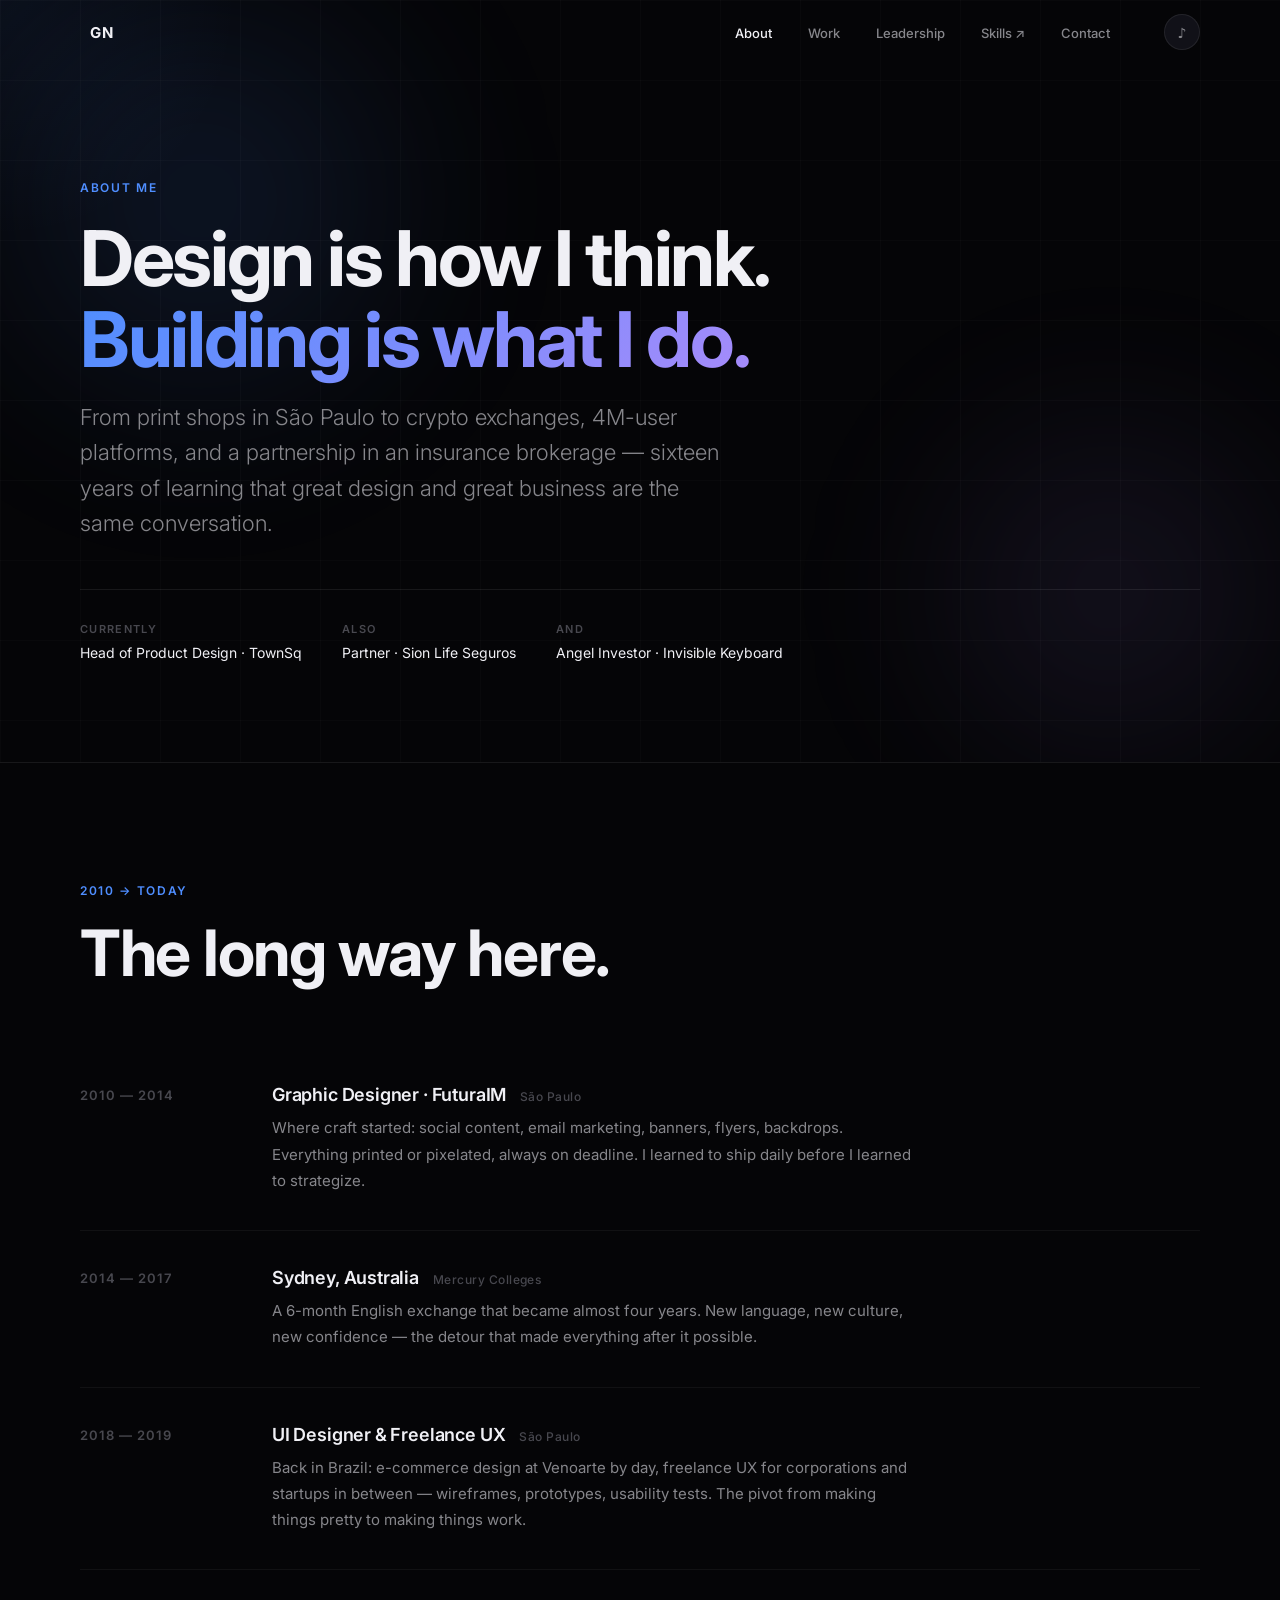
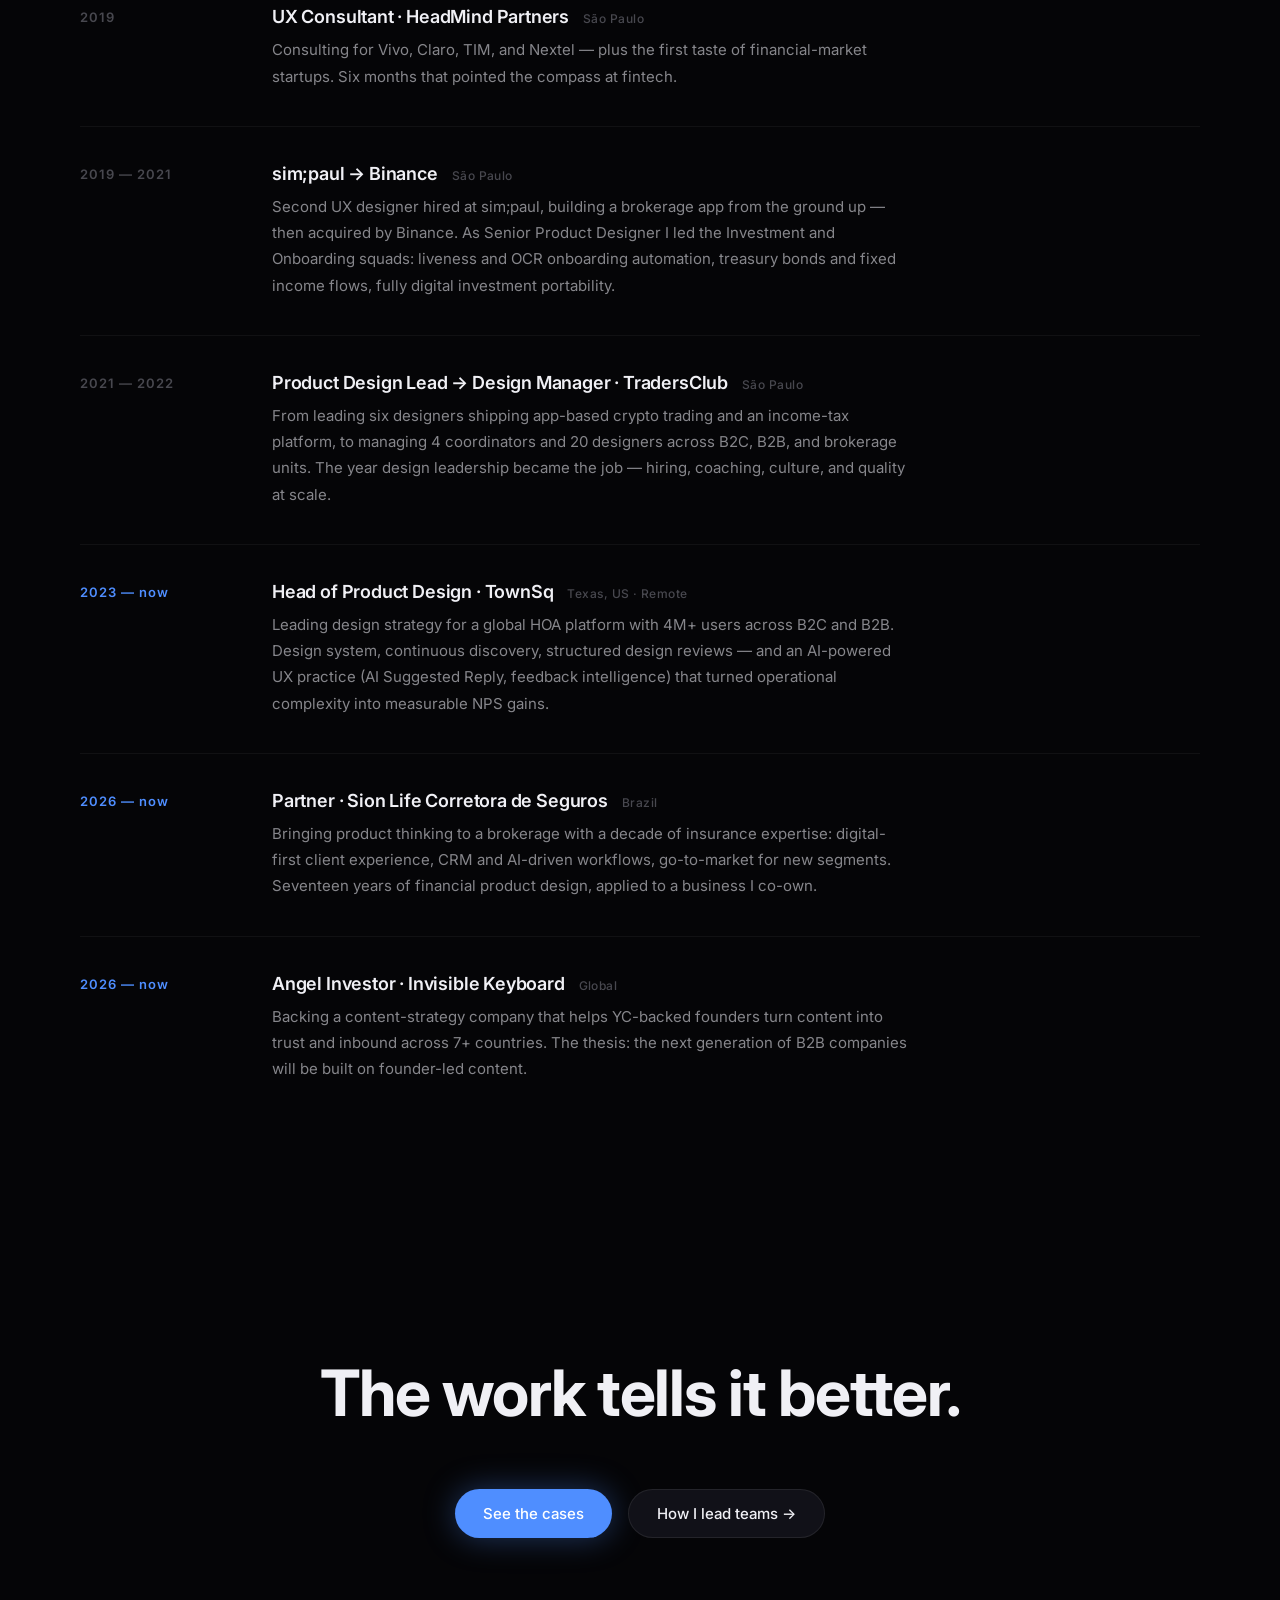
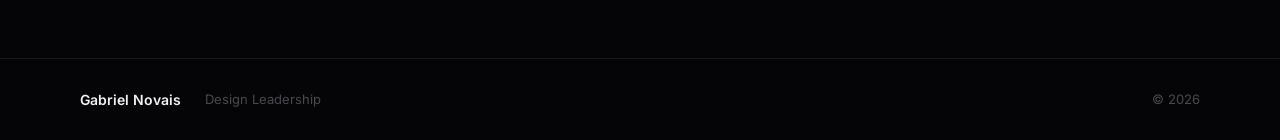
==== commit 00ba326b: "Fix footer: Design Leadership, drop location Co-Authored-By: Claude Fable 5 <noreply@anthropic.com>" ====
--- a/about.html
+++ b/about.html
@@ -182,7 +182,7 @@
   <footer class="footer">
     <div class="container footer-inner">
       <span class="footer-name">Gabriel Novais</span>
-      <span class="footer-copy">Product Design Leader · Brazil / Dallas</span>
+      <span class="footer-copy">Design Leadership</span>
       <span class="footer-year">© 2026</span>
     </div>
   </footer>
